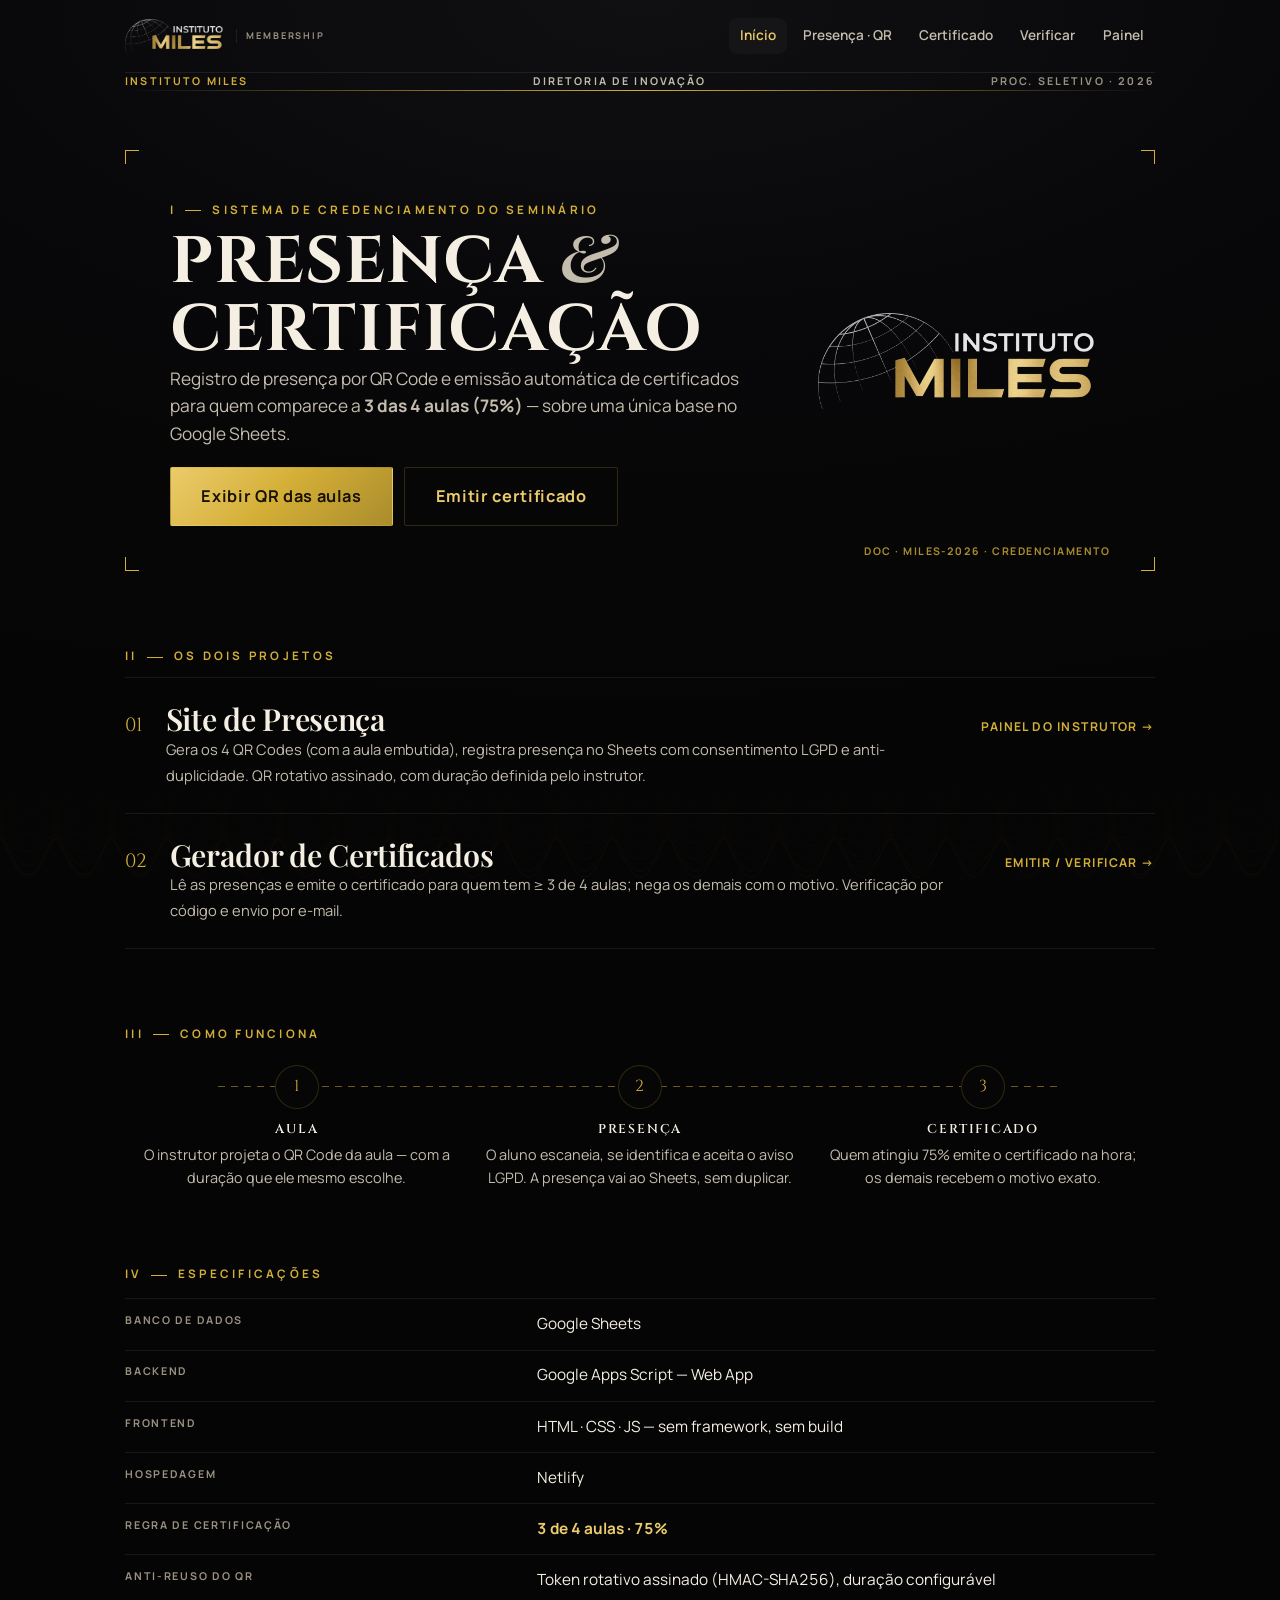
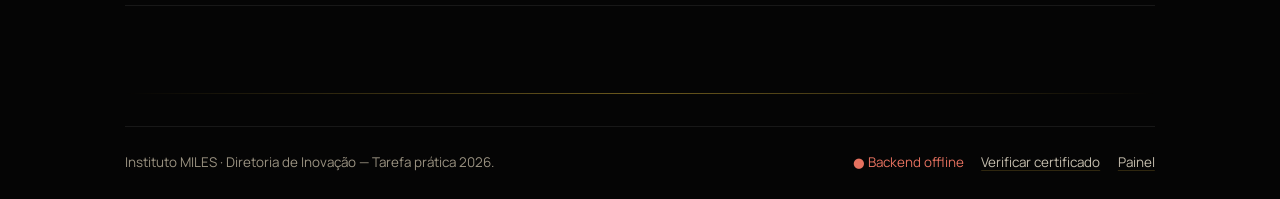
==== site/index.html @ 11abf90d "MILES — presenca por QR Code + gerador de certificados" ====
<!doctype html>
<html lang="pt-BR">
<head>
  <meta charset="utf-8">
  <meta name="viewport" content="width=device-width, initial-scale=1">
  <title>MILES · Presença & Certificação</title>
  <meta name="description" content="Presença por QR Code e emissão de certificados — Seminário de Inovação em Saúde · Instituto MILES.">
  <link rel="preconnect" href="https://fonts.googleapis.com">
  <link rel="preconnect" href="https://fonts.gstatic.com" crossorigin>
  <link href="https://fonts.googleapis.com/css2?family=Cinzel:wght@400;600;700&family=Manrope:wght@300;400;500;600;700;800&family=Playfair+Display:ital,wght@0,400;0,600;0,700;1,400;1,600;1,700&display=swap" rel="stylesheet">
  <link rel="icon" type="image/png" href="favicon.png">
  <link rel="stylesheet" href="assets/styles.css?v=3">
  <style>
    .hero-cred { display:grid; grid-template-columns:1.45fr .75fr; gap:clamp(1.4rem,4vw,3rem); align-items:center;
      padding:clamp(1.6rem,4vw,2.8rem); margin-top:1.3rem; }
    .cover-title { font-family:var(--display); font-weight:700; text-transform:uppercase; letter-spacing:.015em;
      font-size:clamp(2.1rem,6.2vw,4.1rem); line-height:1.03; color:var(--ink); }
    .cover-title .amp { font-family:var(--serif); font-style:italic; font-weight:600; text-transform:none; color:var(--ink-soft); }
    .hero-seal-col { display:grid; place-items:center; }
    .hero-mark { width:min(300px,92%); height:auto; display:block; }
    .hero-cred .protocol { position:absolute; right:clamp(1rem,4vw,2.8rem); bottom:.7rem; }
    @media (max-width:820px){ .hero-cred{ grid-template-columns:1fr; } .hero-seal-col{ display:none } .hero-cred .protocol{ position:static; margin-top:1rem; display:block } }
  </style>
</head>
<body>
  <div class="wrap">
    <header class="topbar" id="topbar"></header>

    <!-- Cabeçalho de documento -->
    <div class="dochead reveal">
      <span><b>Instituto MILES</b></span>
      <span class="mid">Diretoria de Inovação</span>
      <span>Proc. Seletivo · 2026</span>
    </div>
    <div class="doc-rule reveal"></div>

    <!-- CAPA / HERO -->
    <section class="section" style="padding-top:clamp(1.4rem,4vw,2.4rem)">
      <div class="framed hero-cred reveal d1">
        <span class="corner tl"></span><span class="corner tr"></span><span class="corner bl"></span><span class="corner br"></span>
        <div class="hero-main">
          <p class="eyebrow"><span class="seq">I</span> Sistema de credenciamento do seminário</p>
          <h1 class="cover-title">Presença <span class="amp">&amp;</span> Certificação</h1>
          <p class="lead">Registro de presença por QR Code e emissão automática de certificados para quem
            comparece a <b>3 das 4 aulas (75%)</b> — sobre uma única base no Google Sheets.</p>
          <div class="row" style="margin-top:1.2rem">
            <a class="btn btn--gold btn--lg" href="qrcodes.html">Exibir QR das aulas</a>
            <a class="btn btn--ghost btn--lg" href="certificado.html">Emitir certificado</a>
          </div>
        </div>
        <div class="hero-seal-col"><img class="hero-mark" src="assets/miles-logo.png" alt="Instituto MILES"></div>
        <span class="protocol">DOC · MILES-2026 · CREDENCIAMENTO</span>
      </div>
    </section>

    <!-- ÍNDICE DOS PROJETOS -->
    <section class="section" style="padding-top:0">
      <p class="eyebrow reveal"><span class="seq">II</span> Os dois projetos</p>
      <div class="index-list" style="margin-top:.6rem">
        <a class="index-row" href="qrcodes.html">
          <span class="no">01</span>
          <span><h3>Site de Presença</h3>
            <span class="desc">Gera os 4 QR Codes (com a aula embutida), registra presença no Sheets com
            consentimento LGPD e anti-duplicidade. QR rotativo assinado, com duração definida pelo instrutor.</span></span>
          <span class="go">Painel do instrutor →</span>
        </a>
        <a class="index-row" href="certificado.html">
          <span class="no">02</span>
          <span><h3>Gerador de Certificados</h3>
            <span class="desc">Lê as presenças e emite o certificado para quem tem ≥ 3 de 4 aulas; nega os demais
            com o motivo. Verificação por código e envio por e-mail.</span></span>
          <span class="go">Emitir / verificar →</span>
        </a>
      </div>
    </section>

    <!-- COMO FUNCIONA (timeline) -->
    <section class="section" style="padding-top:0">
      <p class="eyebrow reveal"><span class="seq">III</span> Como funciona</p>
      <div class="flow-seq reveal" style="margin-top:1.2rem">
        <div class="flow-step"><div class="pin">1</div><h3>Aula</h3>
          <p>O instrutor projeta o QR Code da aula — com a duração que ele mesmo escolhe.</p></div>
        <div class="flow-step"><div class="pin">2</div><h3>Presença</h3>
          <p>O aluno escaneia, se identifica e aceita o aviso LGPD. A presença vai ao Sheets, sem duplicar.</p></div>
        <div class="flow-step"><div class="pin">3</div><h3>Certificado</h3>
          <p>Quem atingiu 75% emite o certificado na hora; os demais recebem o motivo exato.</p></div>
      </div>
    </section>

    <!-- ESPECIFICAÇÕES (ficha técnica) -->
    <section class="section" style="padding-top:0">
      <p class="eyebrow reveal"><span class="seq">IV</span> Especificações</p>
      <table class="spec reveal" style="margin-top:.8rem">
        <tr><th>Banco de dados</th><td>Google Sheets</td></tr>
        <tr><th>Backend</th><td>Google Apps Script — Web App</td></tr>
        <tr><th>Frontend</th><td>HTML · CSS · JS — sem framework, sem build</td></tr>
        <tr><th>Hospedagem</th><td>Netlify</td></tr>
        <tr><th>Regra de certificação</th><td><b>3 de 4 aulas · 75%</b></td></tr>
        <tr><th>Anti-reuso do QR</th><td>Token rotativo assinado (HMAC-SHA256), duração configurável</td></tr>
      </table>
    </section>

    <div class="doc-rule" style="margin-top:1rem;opacity:.5"></div>
    <footer class="foot row between">
      <span>Instituto MILES · Diretoria de Inovação — Tarefa prática 2026.</span>
      <span class="row" style="gap:1.1rem">
        <span id="status" class="muted" role="status" aria-live="polite">verificando backend…</span>
        <a href="verificar.html">Verificar certificado</a>
        <a href="admin.html">Painel</a>
      </span>
    </footer>
  </div>

  <script src="config.js"></script>
  <script src="assets/app.js?v=3"></script>
  <script>
    MILES.mountTopbar('index.html');
    (async function () {
      var s = document.getElementById('status');
      function set(c, t) { s.style.color = c; s.textContent = '● ' + t; }
      if (MILES.useDemo()) { set('var(--gold-lt)', 'Modo demonstração (dados fictícios)'); return; }
      try { var r = await MILES.api('listarAulas', {}); if (r && r.ok) set('var(--ok)', 'Backend online'); else throw 0; }
      catch (e) { set('var(--bad)', 'Backend offline'); }
    })();
  </script>
</body>
</html>
---- site/assets/styles.css ----
/* ============================================================================
   MILES — Presença & Certificados
   Identidade REAL do Instituto MILES (institutomiles.com.br):
   dourado #D4AF37 sobre preto #050505 · Cinzel + Playfair Display + Manrope ·
   Estética de credencial gravada — dourado fosco sobre preto, guilhochê de segurança.
   ============================================================================ */

:root {
  /* Fundo (gradient-dark do brand) */
  --bg:        #050505;
  --bg-2:      #0D0D0E;   /* superfície de cartão */
  --bg-3:      #151517;   /* superfície elevada */
  --bg-4:      #1C1C1E;

  /* Tinta clara sobre preto */
  --ink:       #F4EFE2;
  --ink-soft:  #C4BDAD;
  --ink-faint: #9A9281;

  /* Dourado MILES */
  --gold:      #D4AF37;   /* Base Gold */
  --gold-lt:   #EBCB6B;   /* dourado claro */
  --gold-dp:   #AA8C2C;   /* bronze */
  --grad-gold: linear-gradient(135deg, #EBCB6B 0%, #D4AF37 48%, #AA8C2C 100%);
  --gold-glow: rgba(212,175,55,.22);

  /* Linhas */
  --line:      rgba(212,175,55,.20);   /* hairline dourada */
  --line-soft: rgba(255,255,255,.08);

  /* Sinalização */
  --ok:        #57C08C;  --ok-bg:  rgba(87,192,140,.12);
  --bad:       #E5715F;  --bad-bg: rgba(229,113,95,.12);
  --warn:      var(--gold-lt);

  /* Sombras (com brilho dourado) */
  --shadow-sm: 0 1px 2px rgba(0,0,0,.5), 0 2px 10px rgba(0,0,0,.35);
  --shadow-md: 0 10px 30px rgba(0,0,0,.5), 0 2px 0 rgba(212,175,55,.04) inset;
  --shadow-lg: 0 40px 90px rgba(0,0,0,.6);
  --glow:      0 0 0 1px rgba(212,175,55,.30);

  --radius:    6px;
  --radius-sm: 4px;
  --maxw:      1100px;

  --display: "Cinzel", Georgia, "Times New Roman", serif;     /* marca / título do certificado */
  --serif:   "Playfair Display", Georgia, serif;              /* headings / nomes */
  --sans:    "Manrope", ui-sans-serif, system-ui, -apple-system, sans-serif; /* corpo / UI */
}

/* ---------- Reset ---------- */
*, *::before, *::after { box-sizing: border-box; }
* { margin: 0; }
html { -webkit-text-size-adjust: 100%; scroll-behavior: smooth; }

body {
  font-family: var(--sans);
  color: var(--ink);
  background-color: var(--bg);
  line-height: 1.6;
  font-size: 16.5px;
  min-height: 100vh;
  position: relative;
  overflow-x: hidden;
  -webkit-font-smoothing: antialiased;
  text-rendering: optimizeLegibility;
}

/* Superfície fosca (tinta sobre preto) — sem halo, sem glow, sem grão */
body::before {
  content: ""; position: fixed; inset: 0; z-index: -2;
  background: radial-gradient(120% 78% at 50% 0%, #101012 0%, #08080A 46%, #050505 100%);
}
/* Faixa de guilhochê gravada no rodapé — assinatura de credencial/cédula */
body::after {
  content: ""; position: fixed; left: 0; right: 0; bottom: 0; height: 150px; z-index: -1; pointer-events: none;
  background: url("guilloche-band.svg") repeat-x bottom center / auto 150px;
  opacity: .1;
  -webkit-mask-image: linear-gradient(to top, #000, transparent); mask-image: linear-gradient(to top, #000, transparent);
}

/* ---------- Tipografia ---------- */
h1, h2, h3 { font-family: var(--serif); font-weight: 600; line-height: 1.1; letter-spacing: -.01em; }
h1 { font-size: clamp(2.2rem, 5.4vw, 3.7rem); }
h2 { font-size: clamp(1.55rem, 3.4vw, 2.3rem); }
h3 { font-size: 1.24rem; }
p  { color: var(--ink-soft); }
a  { color: var(--gold-lt); text-decoration-color: var(--line); text-underline-offset: 3px; }
em { font-style: italic; }

.eyebrow {
  font-family: var(--sans); font-size: .73rem; font-weight: 700;
  letter-spacing: .28em; text-transform: uppercase; color: var(--gold);
  display: inline-flex; align-items: center; gap: .6rem;
}
/* índice de seção no lugar do tracinho decorativo */
.eyebrow .seq { font-variant-numeric: tabular-nums; color: var(--gold); }
.eyebrow .seq::after { content: ""; display: inline-block; width: 16px; height: 1px; background: var(--gold); margin: 0 .1rem 0 .55rem; vertical-align: middle; }

.lead { font-size: 1.08rem; color: var(--ink-soft); max-width: 56ch; }
.muted { color: var(--ink-faint); }
.mono  { font-variant-numeric: tabular-nums; font-feature-settings: "tnum"; }

/* ---------- Layout ---------- */
.wrap { width: 100%; max-width: var(--maxw); margin: 0 auto; padding: 0 clamp(1.1rem, 4vw, 2.2rem); }
.section { padding: clamp(2.4rem, 6vw, 4.4rem) 0; }
.stack > * + * { margin-top: 1rem; }
.center { text-align: center; }
.grid { display: grid; gap: clamp(1rem, 2.4vw, 1.6rem); }
.grid-2 { grid-template-columns: repeat(2, 1fr); }
@media (max-width: 720px) { .grid-2 { grid-template-columns: 1fr; } }
.flow > * + * { margin-top: 1.1rem; }
.row { display: flex; gap: .7rem; flex-wrap: wrap; align-items: center; }
.between { justify-content: space-between; }
.hidden { display: none !important; }

/* ---------- Marca / topo ---------- */
.topbar { display: flex; align-items: center; justify-content: space-between; gap: 1rem;
  padding: 1.15rem 0; border-bottom: 1px solid var(--line-soft); }
.brand { display: flex; align-items: center; gap: .7rem; text-decoration: none; color: var(--ink); }
.topnav { display: flex; gap: .3rem; flex-wrap: wrap; }
.topnav a { font-size: .85rem; font-weight: 600; color: var(--ink-soft); text-decoration: none;
  padding: .42rem .7rem; border-radius: 8px; transition: background .18s, color .18s; }
.topnav a:hover { background: var(--bg-3); color: var(--gold-lt); }
@media (max-width: 560px) {
  .topbar { flex-wrap: wrap; gap: .5rem; }
  .brand-logo { height: 28px; }
  .brand-tag { display: none; }
  .topnav { width: 100%; justify-content: flex-start; gap: .15rem; border-top: 1px solid var(--line-soft); padding-top: .55rem; }
  .topnav a { font-size: .8rem; padding: .35rem .55rem; }
}

/* Logo oficial (globo + INSTITUTO MILES) */
.brand-logo { height: 34px; width: auto; display: block; }
.brand-tag { font-family: var(--sans); font-size: .58rem; font-weight: 700; letter-spacing: .2em;
  text-transform: uppercase; color: var(--ink-faint); border-left: 1px solid var(--line-soft); padding-left: .6rem; }
.cert-logo { width: clamp(150px, 22vw, 230px); height: auto; display: block; margin: 0 auto; }

/* ---------- Cartões ---------- */
.card {
  background: linear-gradient(180deg, var(--bg-2), #0A0A0B);
  border: 1px solid var(--line-soft);
  border-radius: var(--radius);
  padding: clamp(1.3rem, 3vw, 2rem);
  box-shadow: var(--shadow-md);
  position: relative;
}
.card--gold { border-color: var(--line); box-shadow: var(--shadow-md), var(--glow); }


/* ---------- Botões ---------- */
/* Botões: retângulos nítidos "carimbados" — sem pílula, sem sombra colorida flutuante */
.btn { display: inline-flex; align-items: center; justify-content: center; gap: .55rem;
  font-family: var(--sans); font-weight: 700; font-size: .92rem; letter-spacing: .04em;
  border: 1px solid transparent; border-radius: 2px; padding: .82rem 1.5rem; cursor: pointer; text-decoration: none;
  transition: filter .18s, background .18s, border-color .18s, color .18s; }
.btn--gold { background: var(--grad-gold); color: #1A1305; }
.btn--gold:hover { filter: brightness(1.07); }
.btn--ghost { background: transparent; color: var(--gold-lt); border-color: var(--line); }
.btn--ghost:hover { background: rgba(212,175,55,.08); border-color: var(--gold); }
.btn:active { filter: brightness(.97); }
.btn:disabled { opacity: .5; cursor: not-allowed; transform: none; box-shadow: none; filter: none; }
.btn--block { width: 100%; }
.btn--lg { padding: .98rem 1.9rem; font-size: 1.02rem; }

/* ---------- Formulários ---------- */
.field { display: flex; flex-direction: column; gap: .4rem; margin-bottom: 1.05rem; }
.field > label { font-size: .82rem; font-weight: 700; letter-spacing: .02em; color: var(--ink); }
.field > label .req { color: var(--gold); }
.input, .field input[type="text"], .field input[type="email"], .field input[type="tel"] {
  font-family: var(--sans); font-size: 1rem; color: var(--ink);
  background: #090909; border: 1.5px solid var(--line-soft); border-radius: var(--radius-sm);
  padding: .82rem .9rem; width: 100%; transition: border-color .18s, box-shadow .18s; outline: none; }
.input::placeholder, .field input::placeholder { color: #6E6857; }
.input:focus, .field input:focus { border-color: var(--gold); box-shadow: 0 0 0 4px var(--gold-glow); }
.input.is-invalid, .field input.is-invalid { border-color: var(--bad); box-shadow: 0 0 0 4px rgba(229,113,95,.16); }
.field .hint { font-size: .78rem; color: var(--ink-faint); }
.field .err  { font-size: .8rem; color: var(--bad); font-weight: 600; }

/* Consentimento LGPD */
.consent { display: flex; gap: .8rem; align-items: flex-start; background: rgba(212,175,55,.05);
  border: 1px solid var(--line-soft); border-left: 3px solid var(--gold); border-radius: var(--radius-sm);
  padding: .9rem 1rem; margin: .4rem 0 1.2rem; }
.consent input[type="checkbox"] { width: 22px; height: 22px; accent-color: var(--gold); margin-top: 2px; flex: none; cursor: pointer; }
.consent label { font-size: .86rem; color: var(--ink-soft); line-height: 1.5; }
.consent a, .consent b { color: var(--gold-lt); }
.consent a { font-weight: 600; cursor: pointer; }

/* ---------- Avisos / status ---------- */
.notice { border-radius: var(--radius-sm); padding: .9rem 1.05rem; font-size: .92rem; font-weight: 500;
  display: flex; gap: .7rem; align-items: flex-start; border: 1px solid var(--line-soft); }
.notice--ok   { background: var(--ok-bg);  color: var(--ok);  border-color: rgba(87,192,140,.3); }
.notice--bad  { background: var(--bad-bg); color: var(--bad); border-color: rgba(229,113,95,.3); }
.notice--info { background: var(--bg-3); color: var(--ink-soft); }
.notice .ic { font-size: 1.05rem; line-height: 1.4; }
.notice code { color: var(--gold-lt); }

.badge { display: inline-flex; align-items: center; gap: .35rem; font-size: .72rem; font-weight: 700;
  letter-spacing: .05em; text-transform: uppercase; padding: .26rem .6rem; border-radius: 999px; }
.badge--ok  { background: var(--ok-bg);  color: var(--ok); }
.badge--bad { background: var(--bad-bg); color: var(--bad); }
.badge--gold{ background: rgba(212,175,55,.14); color: var(--gold-lt); }

/* Pílulas de aula */
.dots { display: inline-flex; gap: .35rem; }
.dot { width: 27px; height: 27px; border-radius: 50%; display: grid; place-items: center;
  font-size: .76rem; font-weight: 700; border: 1.5px solid var(--line-soft); color: var(--ink-faint); background: #0A0A0A; }
.dot.on { background: var(--grad-gold); color: #1A1305; border-color: transparent; }
.dot.miss { border-style: dashed; }

/* ---------- Rodapé ---------- */
.foot { border-top: 1px solid var(--line-soft); margin-top: 2rem; padding: 1.6rem 0;
  color: var(--ink-faint); font-size: .84rem; display: flex; gap: 1rem; flex-wrap: wrap; }
.foot a { color: var(--ink-soft); }

/* ---------- Acessibilidade: foco visível por teclado ---------- */
a:focus-visible, .btn:focus-visible, .topnav a:focus-visible, .switch button:focus-visible,
.index-row:focus-visible, .brand:focus-visible, .link-like:focus-visible, summary:focus-visible,
input[type="checkbox"]:focus-visible, [tabindex]:focus-visible {
  outline: 2px solid var(--gold-lt); outline-offset: 3px; border-radius: 6px;
}
.link-like { background: none; border: none; padding: 0; font: inherit; color: var(--gold-lt);
  font-weight: 600; cursor: pointer; text-decoration: underline; text-underline-offset: 3px; }
.sr-only { position: absolute; width: 1px; height: 1px; padding: 0; margin: -1px; overflow: hidden;
  clip: rect(0,0,0,0); white-space: nowrap; border: 0; }

/* ---------- Badge de modo demonstração ---------- */
.demo-badge { position: fixed; left: 14px; bottom: 14px; z-index: 60;
  background: rgba(13,13,14,.92); color: var(--gold-lt); border: 1px solid var(--line);
  border-radius: 999px; padding: .4rem .8rem; font-size: .74rem; font-weight: 700;
  letter-spacing: .03em; box-shadow: var(--shadow-md); backdrop-filter: blur(4px); pointer-events: none; }
.demo-badge::first-letter { color: var(--ok); }
@media (max-width: 560px) { .demo-badge { font-size: .68rem; left: 8px; bottom: 8px; } }

/* ============================================================================
   CREDENCIAL GRAVADA — sistema editorial / documento de credencial
   ============================================================================ */
/* dados sempre em numerais tabulares (cara de relatório/credencial) */
.cert-cpf, .cert-code, .stat .b, .data td, .mono, .dochead, .protocol, .spec td { font-variant-numeric: tabular-nums; }

/* régua dourada + cabeçalho de documento com metadados */
.doc-rule { height: 1px; background: linear-gradient(90deg, transparent, var(--gold), transparent); opacity: .85; }
.dochead { display: flex; justify-content: space-between; align-items: center; gap: 1rem; flex-wrap: wrap;
  font-family: var(--sans); font-size: .67rem; font-weight: 700; letter-spacing: .2em; text-transform: uppercase; color: var(--ink-faint); }
.dochead b { color: var(--gold); } .dochead .mid { color: var(--ink-soft); }

/* bloco emoldurado com filetes em L (linguagem do certificado, trazida pra home) */
.framed { position: relative; }
.corner { position: absolute; width: 14px; height: 14px; border: 1.5px solid var(--gold); }
.corner.tl{top:0;left:0;border-right:0;border-bottom:0} .corner.tr{top:0;right:0;border-left:0;border-bottom:0}
.corner.bl{bottom:0;left:0;border-right:0;border-top:0} .corner.br{bottom:0;right:0;border-left:0;border-top:0}
.protocol { font-family: var(--sans); font-size: .66rem; font-weight: 700; letter-spacing: .14em; color: var(--gold-dp); }

/* ficha técnica (label / valor com fios) — substitui os feature-cards */
.spec { width: 100%; border-collapse: collapse; }
.spec tr { border-top: 1px solid var(--line-soft); }
.spec tr:last-child { border-bottom: 1px solid var(--line-soft); }
.spec th { text-align: left; font-size: .67rem; font-weight: 700; letter-spacing: .16em; text-transform: uppercase;
  color: var(--ink-faint); padding: .8rem 1rem .8rem 0; white-space: nowrap; vertical-align: baseline; width: 40%; }
.spec td { padding: .8rem 0; color: var(--ink); font-size: .96rem; }
.spec td b { color: var(--gold-lt); font-weight: 700; }

/* timeline do fluxo QR → Presença → Certificado */
.flow-seq { display: grid; grid-template-columns: repeat(3, 1fr); position: relative; }
.flow-seq::before { content: ""; position: absolute; top: 21px; left: 9%; right: 9%; height: 1px;
  background: repeating-linear-gradient(90deg, var(--gold) 0 7px, transparent 7px 13px); opacity: .5; }
.flow-step { position: relative; padding: 0 1rem; text-align: center; }
.flow-step .pin { width: 44px; height: 44px; margin: 0 auto .9rem; border: 1px solid var(--line); border-radius: 50%;
  background: #060606; display: grid; place-items: center; font-family: var(--display); font-size: 1rem; color: var(--gold); position: relative; z-index: 1; }
.flow-step h3 { font-family: var(--display); font-size: .8rem; letter-spacing: .14em; text-transform: uppercase; color: var(--ink); margin-bottom: .35rem; }
.flow-step p { font-size: .9rem; }
@media (max-width: 680px){ .flow-seq{ grid-template-columns:1fr; gap:1.3rem } .flow-seq::before{ display:none }
  .flow-step{ text-align:left; display:grid; grid-template-columns:44px 1fr; gap:1rem; align-items:start } .flow-step .pin{ margin:0 } }

/* índice de projetos (substitui os tiles 01/02 com seta) */
.index-row { display: grid; grid-template-columns: auto 1fr auto; gap: 1.4rem; align-items: baseline;
  padding: 1.5rem 0; border-top: 1px solid var(--line-soft); text-decoration: none; color: var(--ink); transition: padding .2s ease; }
.index-list .index-row:last-child { border-bottom: 1px solid var(--line-soft); }
.index-row .no { font-family: var(--display); font-size: 1.2rem; color: var(--gold); }
.index-row h3 { font-family: var(--serif); font-size: clamp(1.3rem, 3vw, 1.9rem); line-height: 1.1; }
.index-row .desc { color: var(--ink-soft); font-size: .92rem; max-width: 56ch; margin-top: .35rem; }
.index-row .go { font-size: .76rem; font-weight: 700; letter-spacing: .12em; text-transform: uppercase; color: var(--gold);
  border-bottom: 1px solid transparent; padding-bottom: 2px; white-space: nowrap; }
.index-row:hover { padding-left: .55rem; } .index-row:hover .go { border-bottom-color: var(--gold); }
@media (max-width: 640px){ .index-row{ grid-template-columns:auto 1fr } .index-row .go{ grid-column:2 } }


/* ---------- Spinner ---------- */
.spin { width: 18px; height: 18px; border: 2.5px solid rgba(26,19,5,.35); border-top-color: #1A1305;
  border-radius: 50%; animation: spin .7s linear infinite; }
.btn--ghost .spin { border-color: rgba(212,175,55,.3); border-top-color: var(--gold-lt); }
@keyframes spin { to { transform: rotate(360deg); } }

/* ---------- Revelação encadeada ---------- */
.reveal { opacity: 0; transform: translateY(15px); animation: rise .75s cubic-bezier(.2,.7,.2,1) forwards; }
.d1{animation-delay:.07s}.d2{animation-delay:.15s}.d3{animation-delay:.23s}.d4{animation-delay:.31s}.d5{animation-delay:.39s}
@keyframes rise { to { opacity: 1; transform: none; } }
@media (prefers-reduced-motion: reduce) {
  .reveal { animation: none; opacity: 1; transform: none; }
  *, *::before, *::after { animation-duration: .001ms !important; transition-duration: .001ms !important; }
}

/* ============================================================================
   QR — painel do instrutor
   ============================================================================ */
.qr-grid { display: grid; grid-template-columns: repeat(2, 1fr); gap: clamp(1rem, 2.4vw, 1.6rem); }
@media (max-width: 680px) { .qr-grid { grid-template-columns: 1fr; } }
.qr-card { text-align: center; }
.qr-card .qr-box { position: relative; width: 240px; max-width: 100%; aspect-ratio: 1; margin: .4rem auto .8rem;
  background: #F4EFE2; border: 1px solid var(--line); border-radius: 12px; padding: 14px; box-shadow: var(--shadow-sm); }
.qr-box > div canvas, .qr-box > div img { width: 100% !important; height: 100% !important; display: block; }
.qr-ring { width: 100%; height: 6px; background: var(--bg-4); border-radius: 999px; overflow: hidden; }
.qr-ring > i { display: block; height: 100%; background: var(--grad-gold); width: 100%; transform-origin: left; }
.qr-meta { font-size: .8rem; color: var(--ink-faint); }
.switch { display: inline-flex; background: var(--bg-3); border: 1px solid var(--line-soft); border-radius: 999px; padding: 3px; }
.switch button { border: none; background: transparent; font-family: var(--sans); font-weight: 700; font-size: .82rem;
  padding: .42rem .9rem; border-radius: 999px; cursor: pointer; color: var(--ink-soft); }
.switch button.on { background: var(--grad-gold); color: #1A1305; }

/* ---------- sucesso (presença) ---------- */
.success-seal { width: 96px; height: 96px; margin: 0 auto 1rem; }
.check-draw { stroke-dasharray: 48; stroke-dashoffset: 48; animation: draw .6s .2s cubic-bezier(.6,0,.3,1) forwards; }
@keyframes draw { to { stroke-dashoffset: 0; } }

/* ============================================================================
   CERTIFICADO — foil dourado sobre preto
   ============================================================================ */
.cert-stage { display: flex; justify-content: center; padding: .5rem 0 1.2rem; }
.certificate {
  --cg: #C8A24A;
  width: 940px; max-width: 100%; aspect-ratio: 1.414 / 1;
  background: radial-gradient(120% 150% at 50% -25%, #161616 0%, #0B0B0B 55%, #050505 100%);
  color: var(--ink); position: relative; overflow: hidden; border-radius: 4px;
  box-shadow: var(--shadow-lg);
  padding: clamp(1.6rem, 4.6vw, 3.4rem);
  -webkit-print-color-adjust: exact; print-color-adjust: exact;
}
/* moldura: um único filete fino dourado (sem moldura dupla, sem glow) */
.certificate::before { content: ""; position: absolute; inset: 16px; border: 1px solid var(--cg); border-radius: 2px; pointer-events: none; }
/* guilhochê de segurança — marca d'água gravada (sem selo) */
.cert-guilloche { position: absolute; inset: 0; z-index: 0; pointer-events: none;
  background: url("guilloche-rosette.svg") center 47% / 54% no-repeat; opacity: .08; }
.cert-inner { position: relative; z-index: 1; width: 100%; height: 100%;
  display: flex; flex-direction: column; align-items: center; justify-content: space-between; gap: .3rem; text-align: center; }
/* "CERTIFICADO DE CONCLUSÃO" vira rótulo pequeno; o NOME é o herói */
.cert-title { font-family: var(--display); font-weight: 600; font-size: clamp(.62rem, 1.4vw, .8rem);
  letter-spacing: .42em; text-transform: uppercase; color: var(--cg); }
.cert-sub { font-size: clamp(.72rem,1.5vw,.9rem); color: var(--ink-soft); letter-spacing: .04em; }
.cert-name { font-family: var(--serif); font-style: italic; font-weight: 600;
  font-size: clamp(2rem, 6vw, 3.7rem); color: var(--ink); padding: .1rem 0 .25rem; line-height: 1.05;
  border-bottom: 1px solid var(--cg); }
.cert-cpf { font-size: clamp(.72rem,1.5vw,.88rem); color: var(--gold-lt); letter-spacing: .06em; }
.cert-body { font-size: clamp(.8rem, 1.7vw, 1rem); color: var(--ink-soft); max-width: 60ch; line-height: 1.5; }
.cert-body b { color: var(--ink); font-weight: 700; }
.cert-foot { width: 100%; display: flex; justify-content: space-between; align-items: flex-end; gap: 1.5rem; margin-top: .3rem; }
.cert-sign { flex: 1; max-width: 230px; }
.cert-sign .line { border-top: 1px solid var(--gold); margin-bottom: .35rem; }
.cert-sign .who { font-size: clamp(.66rem,1.3vw,.78rem); font-weight: 700; color: var(--ink); }
.cert-sign .role { font-size: clamp(.6rem,1.2vw,.7rem); color: var(--ink-faint); }
.cert-code { position: absolute; bottom: 24px; right: 30px; font-size: .62rem; letter-spacing: .12em; color: var(--gold); font-weight: 700; }
.cert-corner { position: absolute; width: 26px; height: 26px; border: 1.5px solid var(--cg); }
.cert-corner.tl { top: 24px; left: 24px; border-right: none; border-bottom: none; }
.cert-corner.tr { top: 24px; right: 24px; border-left: none; border-bottom: none; }
.cert-corner.bl { bottom: 24px; left: 24px; border-right: none; border-top: none; }
.cert-corner.br { bottom: 24px; right: 24px; border-left: none; border-top: none; }

/* ---------- Tabela admin ---------- */
.table-wrap { overflow-x: auto; border: 1px solid var(--line-soft); border-radius: var(--radius); background: var(--bg-2); }
table.data { width: 100%; border-collapse: collapse; font-size: .92rem; min-width: 560px; }
.data th { text-align: left; font-size: .71rem; text-transform: uppercase; letter-spacing: .1em; color: var(--gold);
  font-weight: 700; padding: .9rem 1rem; border-bottom: 1px solid var(--line-soft); }
.data td { padding: .85rem 1rem; border-bottom: 1px solid var(--line-soft); color: var(--ink); }
.data tr:last-child td { border-bottom: none; }
.data tr:hover td { background: rgba(212,175,55,.05); }
.stat { display: flex; gap: 1.6rem; flex-wrap: wrap; }
.stat .b { font-family: var(--serif); font-size: 2.1rem; line-height: 1; color: var(--gold-lt); }
.stat .l { font-size: .74rem; text-transform: uppercase; letter-spacing: .1em; color: var(--ink-faint); font-weight: 700; }

/* ---------- Modal LGPD ---------- */
.modal { position: fixed; inset: 0; background: rgba(0,0,0,.7); display: grid; place-items: center; padding: 1.2rem; z-index: 50; backdrop-filter: blur(4px); }
.modal .box { background: var(--bg-2); border-radius: var(--radius); max-width: 540px; width: 100%; padding: 1.8rem; box-shadow: var(--shadow-lg); border: 1px solid var(--line); }
.modal h3 { font-family: var(--serif); margin-bottom: .6rem; color: var(--gold-lt); }
.modal p { font-size: .9rem; margin-bottom: .8rem; }
.modal b { color: var(--ink); }

/* ============================================================================
   IMPRESSÃO — só o certificado, em paisagem
   ============================================================================ */
@media print {
  @page { size: A4 landscape; margin: 0; }
  body::before, body::after { display: none; }
  body { background: #050505; }
  body * { visibility: hidden; }
  #print-area, #print-area * { visibility: visible; }
  #print-area { position: fixed; inset: 0; display: grid; place-items: center; }
  .certificate { box-shadow: none; width: 99vw; max-width: none; }
  .no-print { display: none !important; }
}
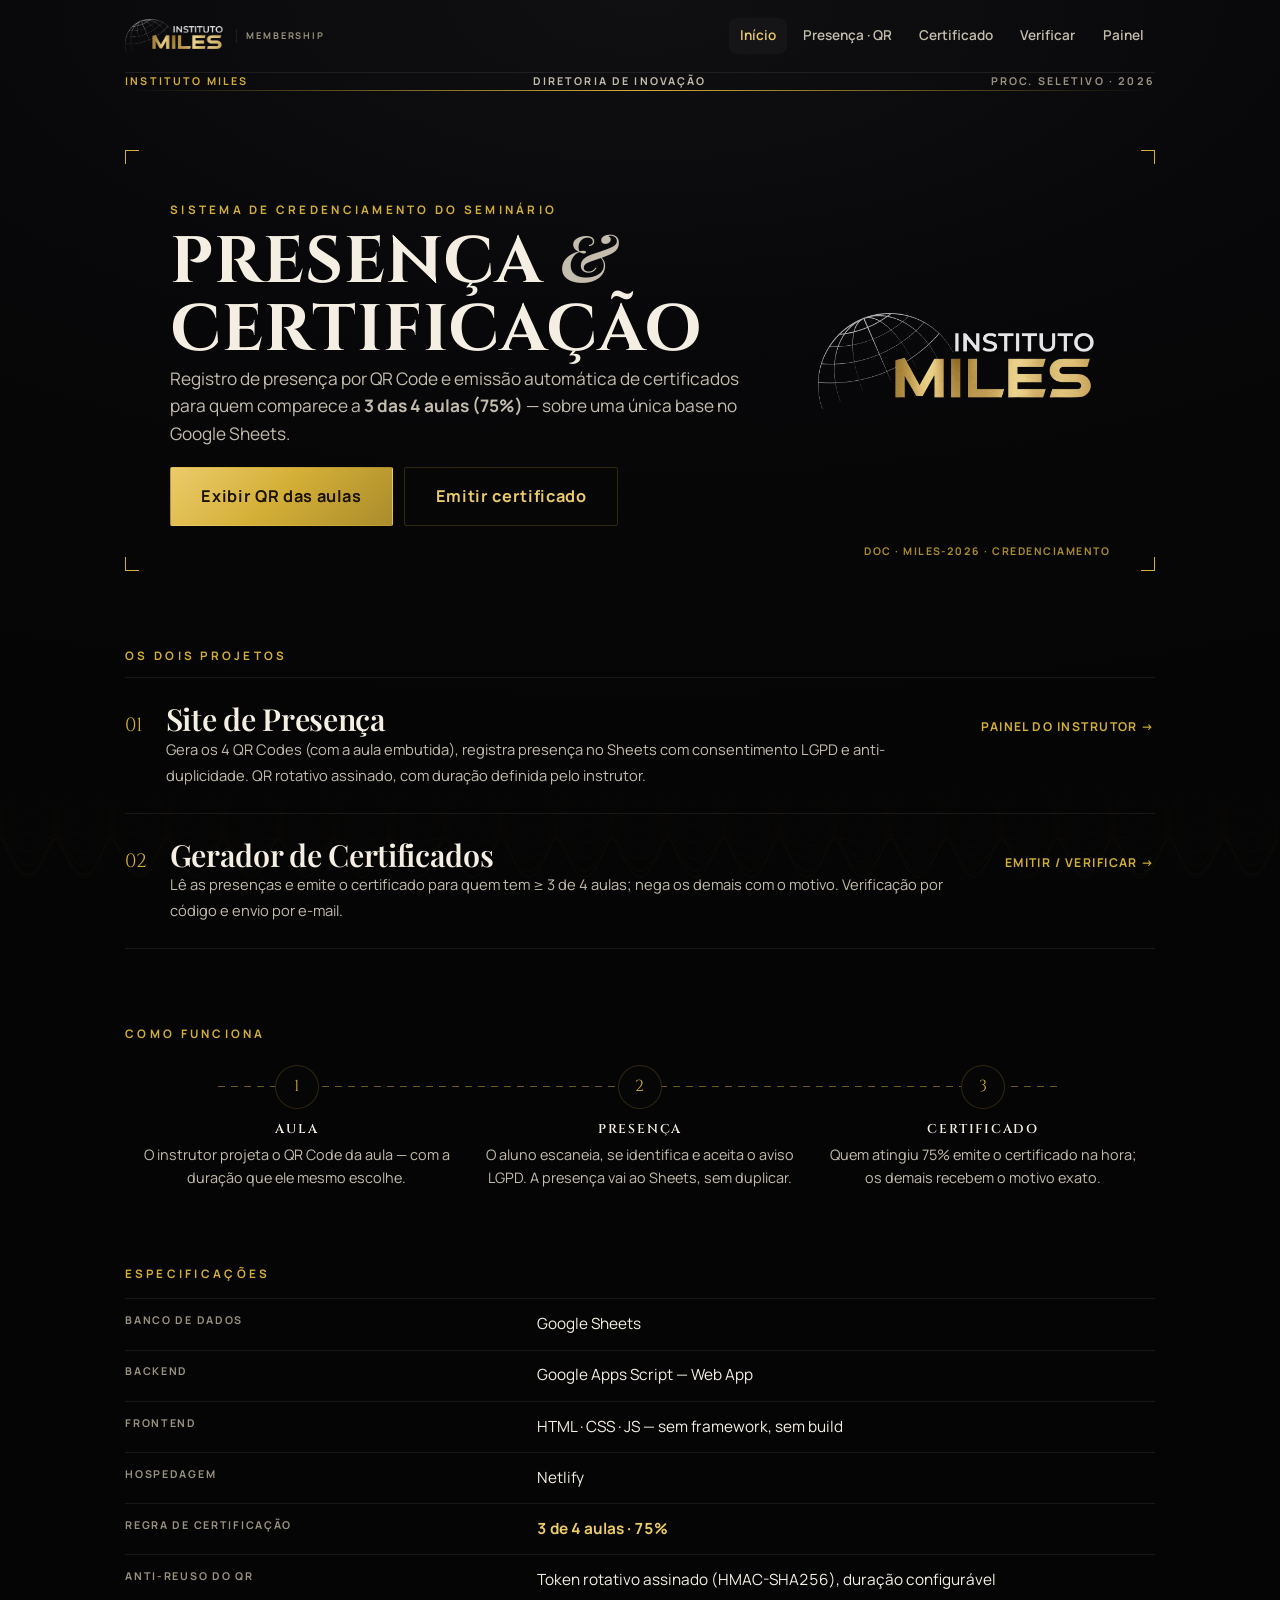
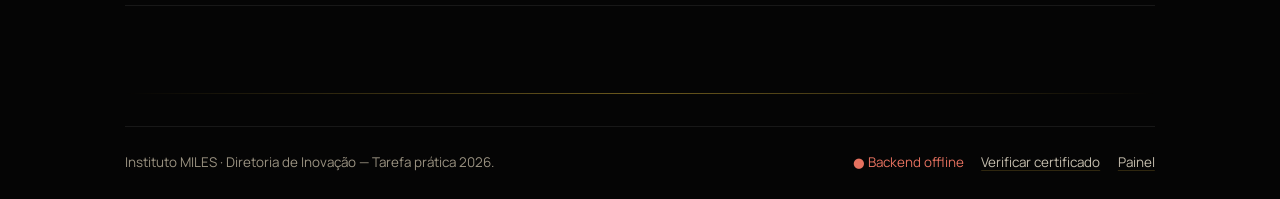
==== commit dc3d9354: "Spotlight dourado seguindo o cursor nos cartoes/hero + remove numeracao romana da home" ====
--- a/site/index.html
+++ b/site/index.html
@@ -9,7 +9,7 @@
   <link rel="preconnect" href="https://fonts.gstatic.com" crossorigin>
   <link href="https://fonts.googleapis.com/css2?family=Cinzel:wght@400;600;700&family=Manrope:wght@300;400;500;600;700;800&family=Playfair+Display:ital,wght@0,400;0,600;0,700;1,400;1,600;1,700&display=swap" rel="stylesheet">
   <link rel="icon" type="image/png" href="favicon.png">
-  <link rel="stylesheet" href="assets/styles.css?v=3">
+  <link rel="stylesheet" href="assets/styles.css?v=4">
   <style>
     .hero-cred { display:grid; grid-template-columns:1.45fr .75fr; gap:clamp(1.4rem,4vw,3rem); align-items:center;
       padding:clamp(1.6rem,4vw,2.8rem); margin-top:1.3rem; }
@@ -39,7 +39,7 @@
       <div class="framed hero-cred reveal d1">
         <span class="corner tl"></span><span class="corner tr"></span><span class="corner bl"></span><span class="corner br"></span>
         <div class="hero-main">
-          <p class="eyebrow"><span class="seq">I</span> Sistema de credenciamento do seminário</p>
+          <p class="eyebrow">Sistema de credenciamento do seminário</p>
           <h1 class="cover-title">Presença <span class="amp">&amp;</span> Certificação</h1>
           <p class="lead">Registro de presença por QR Code e emissão automática de certificados para quem
             comparece a <b>3 das 4 aulas (75%)</b> — sobre uma única base no Google Sheets.</p>
@@ -55,7 +55,7 @@
 
     <!-- ÍNDICE DOS PROJETOS -->
     <section class="section" style="padding-top:0">
-      <p class="eyebrow reveal"><span class="seq">II</span> Os dois projetos</p>
+      <p class="eyebrow reveal">Os dois projetos</p>
       <div class="index-list" style="margin-top:.6rem">
         <a class="index-row" href="qrcodes.html">
           <span class="no">01</span>
@@ -76,7 +76,7 @@
 
     <!-- COMO FUNCIONA (timeline) -->
     <section class="section" style="padding-top:0">
-      <p class="eyebrow reveal"><span class="seq">III</span> Como funciona</p>
+      <p class="eyebrow reveal">Como funciona</p>
       <div class="flow-seq reveal" style="margin-top:1.2rem">
         <div class="flow-step"><div class="pin">1</div><h3>Aula</h3>
           <p>O instrutor projeta o QR Code da aula — com a duração que ele mesmo escolhe.</p></div>
@@ -89,7 +89,7 @@
 
     <!-- ESPECIFICAÇÕES (ficha técnica) -->
     <section class="section" style="padding-top:0">
-      <p class="eyebrow reveal"><span class="seq">IV</span> Especificações</p>
+      <p class="eyebrow reveal">Especificações</p>
       <table class="spec reveal" style="margin-top:.8rem">
         <tr><th>Banco de dados</th><td>Google Sheets</td></tr>
         <tr><th>Backend</th><td>Google Apps Script — Web App</td></tr>
@@ -112,7 +112,7 @@
   </div>
 
   <script src="config.js"></script>
-  <script src="assets/app.js?v=3"></script>
+  <script src="assets/app.js?v=4"></script>
   <script>
     MILES.mountTopbar('index.html');
     (async function () {
--- a/site/assets/styles.css
+++ b/site/assets/styles.css
@@ -93,9 +93,6 @@
   letter-spacing: .28em; text-transform: uppercase; color: var(--gold);
   display: inline-flex; align-items: center; gap: .6rem;
 }
-/* índice de seção no lugar do tracinho decorativo */
-.eyebrow .seq { font-variant-numeric: tabular-nums; color: var(--gold); }
-.eyebrow .seq::after { content: ""; display: inline-block; width: 16px; height: 1px; background: var(--gold); margin: 0 .1rem 0 .55rem; vertical-align: middle; }
 
 .lead { font-size: 1.08rem; color: var(--ink-soft); max-width: 56ch; }
 .muted { color: var(--ink-faint); }
@@ -146,6 +143,30 @@
   position: relative;
 }
 .card--gold { border-color: var(--line); box-shadow: var(--shadow-md), var(--glow); }
+
+/* Spotlight dourado que segue o cursor (cartões, linhas do índice e o hero) — como nos painéis do MILES */
+.card, .index-row, .framed { position: relative; }
+.card::before, .card::after,
+.index-row::before, .index-row::after,
+.framed::before, .framed::after {
+  content: ""; position: absolute; inset: 0; border-radius: inherit;
+  opacity: 0; transition: opacity .3s ease; pointer-events: none;
+}
+/* brilho dourado interno onde está o cursor */
+.card::before, .index-row::before, .framed::before {
+  background: radial-gradient(260px circle at var(--mx, 50%) var(--my, -20%), rgba(212,175,55,.13), transparent 60%);
+}
+/* outline dourado acendendo perto do cursor (borda mascarada) */
+.card::after, .index-row::after, .framed::after {
+  padding: 1px;
+  background: radial-gradient(260px circle at var(--mx, 50%) var(--my, -20%), rgba(212,175,55,.6), rgba(212,175,55,.05) 65%, transparent 75%);
+  -webkit-mask: linear-gradient(#000 0 0) content-box, linear-gradient(#000 0 0);
+  -webkit-mask-composite: xor; mask-composite: exclude;
+}
+.card:hover::before, .card:hover::after,
+.index-row:hover::before, .index-row:hover::after,
+.framed:hover::before, .framed:hover::after { opacity: 1; }
+@media (prefers-reduced-motion: reduce) { .card::before, .card::after, .index-row::before, .index-row::after, .framed::before, .framed::after { transition: none; } }
 
 
 /* ---------- Botões ---------- */
